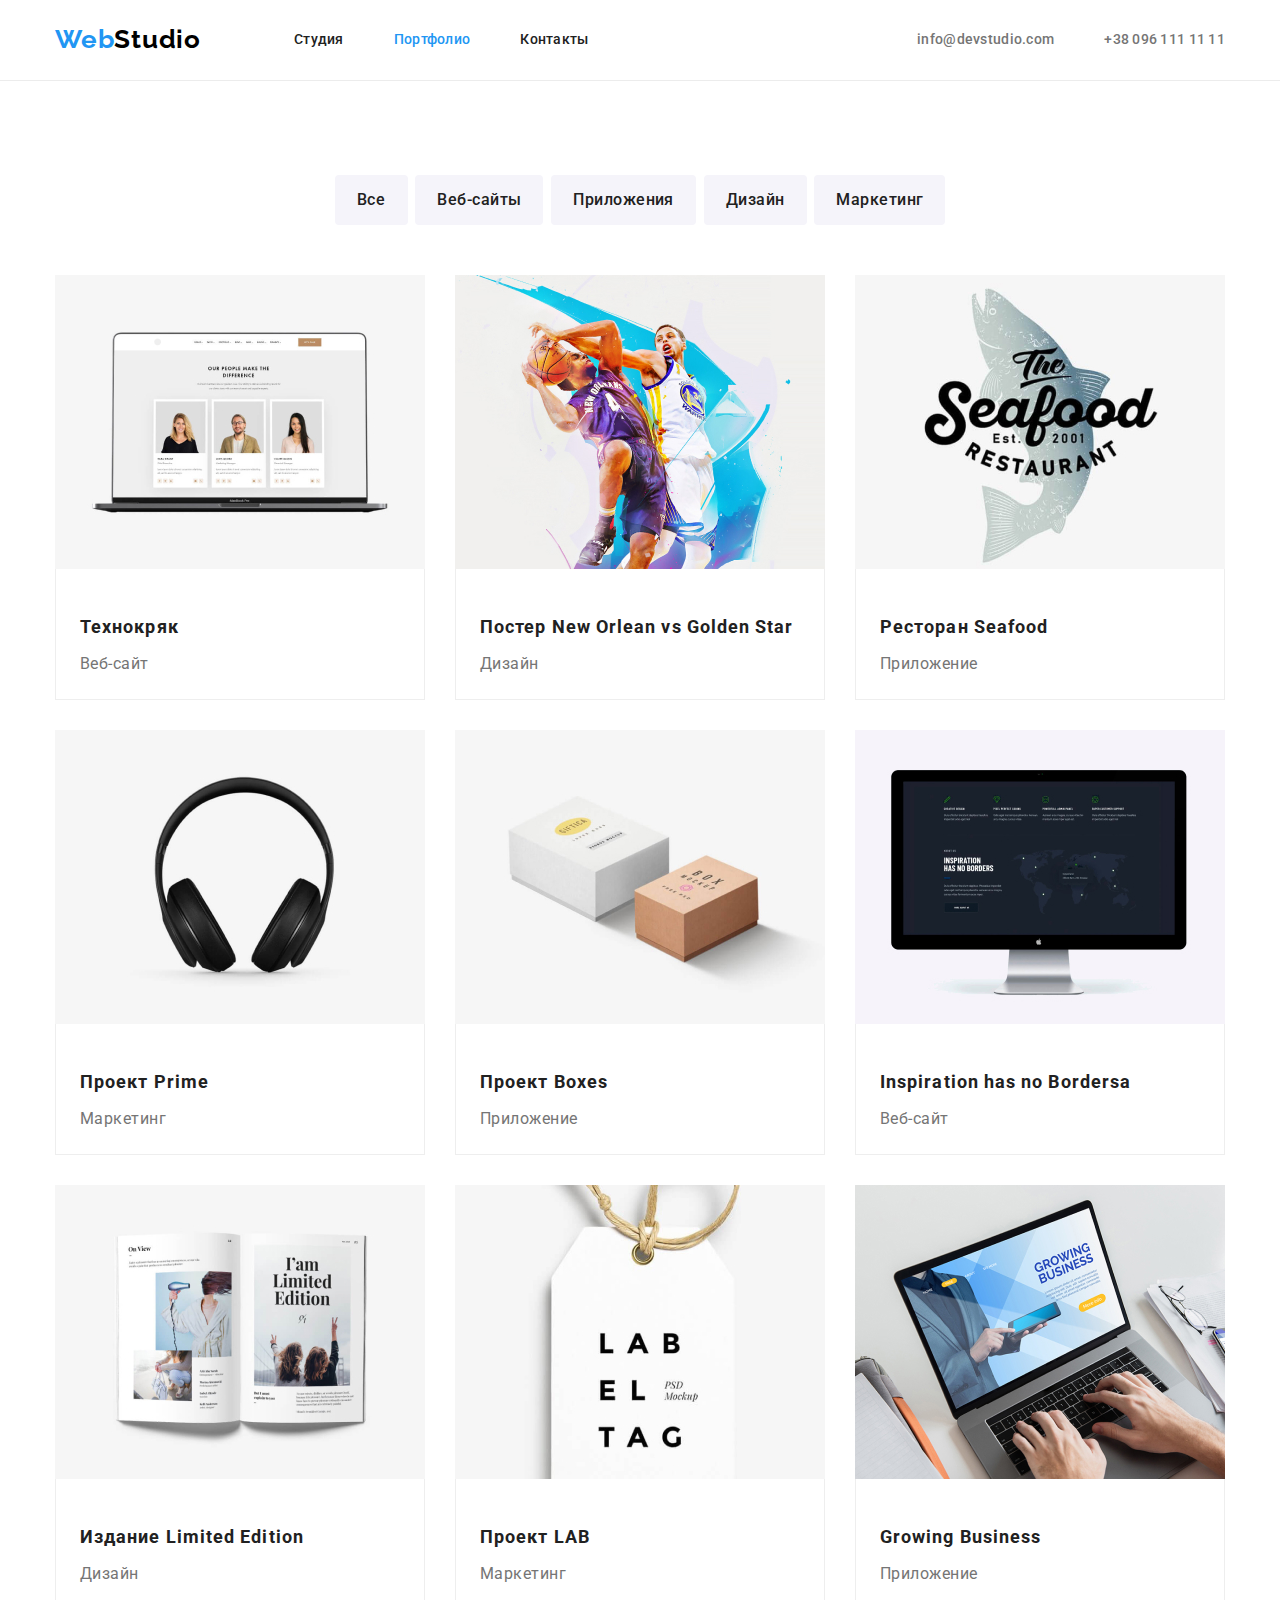
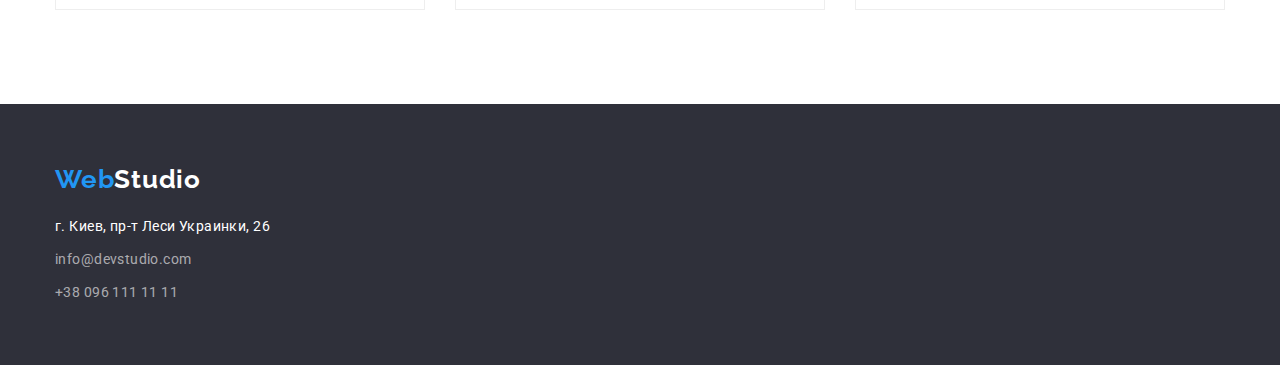
==== portfolio.html @ e0f99a3e "1st initial commit" ====
<!DOCTYPE html>
<html lang="ru">
  <head>
    <meta charset="UTF-8" />
    <meta name="viewport" content="width=device-width, initial-scale=1.0" />
    <title>Портфолио</title>
    <link rel="stylesheet" href="https://cdnjs.cloudflare.com/ajax/libs/modern-normalize/1.0.0/modern-normalize.css" />
    <link
      href="https://fonts.googleapis.com/css2?family=Raleway:wght@700&family=Roboto:wght@400;500;700;900&display=swap"
      rel="stylesheet"
    />
    <link rel="stylesheet" href="./css/styles.css" />
  </head>

  <body>

    <!--HEADER-->

   <!--HEADER-->

    
    <header class="page-header">
      
      <div class="container">
   
         <nav class="navigation">
           <a class="logo link logo-light-theme" href="./index.html" aria-label="логотип Веб Студии">
             <span class="logo-web">Web</span><span class="logo-studio-dark">Studio</span>
           </a>
         </nav>
   
         <nav class="navigation">
   
           <ul class="navigation-list list">
             <li class="navigation-list-item">
               <a class="navigation-list-link link" href="./index.html">Студия</a>
             </li>
             <li class="navigation-list-item">
               <a class="navigation-list-link link link-current" href="./portfolio.html">Портфолио</a>
             </li>
             <li class="navigation-list-item">
               <a class="navigation-list-link link" href="">Контакты</a>
             </li>
           </ul>
   
         </nav>
       
         <address class="address">
   
           <ul class="address-list list">
             <li class="address-list-item">
               <a class="address-list-link link address-light-theme" href="mailto:info@devstudio.com">info@devstudio.com</a>
             </li>
             <li class="address-list-item">
               <a class="address-list-link link address-light-theme" href="tel:+380961111111">+38 096 111 11 11</a>
             </li>
           </ul>
         </address>
       </div>
   
       </header>

    <main>

      <!--PORTFOLIO-->

      <section class="portfolio">

        <h2 hidden>Галлерея работ</h2>

        <div class="work-gallery">

          <div class="filter">

            <ul class="filter-list list"> 
              <li> <button class="filter-button" type="button">Все</button></li>
              <li><button class="filter-button" type="button">Веб-сайты</button></li>
              <li><button class="filter-button" type="button">Приложения</button></li>
              <li><button class="filter-button" type="button">Дизайн</button></li>
              <li><button class="filter-button" type="button">Маркетинг</button></li>
            </ul>

          </div>
  
          <ul class="work-list list container">
  
              <li class="work-list-item">
                
                <img class="work-photo" src="./images/work-samples/site.jpg" alt="страница вебсайта на мониторе лаптопа" width="370" height="294" />
                <div class="work-card">  
                  <h3 class="work-name">Технокряк</h3>
                  <p class="work-type">Веб-сайт</p>
                </div>
              </li>
  
              <li class="work-list-item">
                <img class="work-photo" src="./images/work-samples/basketball.jpg" alt="двое мужчин играют в баскетбол" width="370" height="294" />
                <div class="work-card">
                  <h3 class="work-name">Постер <span lang="en">New Orlean vs Golden Star</span></h3>
                  <p class="work-type">Дизайн</p>
                </div>
              </li>
  
              <li class="work-list-item">
                <img class="work-photo" src="./images/work-samples/restaurant-logo.jpg" alt="логотип ресторана Seafood" width="370" height="294" />
                <div class="work-card">
                  <h3 class="work-name">Ресторан <span lang="en">Seafood</span></h3>
                  <p class="work-type">Приложение</p>
                </div>
              </li>
  
              <li class="work-list-item">
                <img class="work-photo" src="./images/work-samples/headphones.jpg" alt="черные наушники накладные" width="370" height="294" />
                <div class="work-card">
                  <h3 class="work-name">Проект <span lang="en">Prime</span></h3>
                  <p class="work-type">Маркетинг</p>
                </div>
              </li>
  
              <li class="work-list-item">
                
                <img class="work-photo" src="./images/work-samples/boxes.jpg" alt="две картонные коробки на светлом фоне" width="370" height="294" />
                <div class="work-card">  
                  <h3 class="work-name">Проект <span lang="en">Boxes</span></h3>
                  <p class="work-type">Приложение</p>
                </div>
  
              </li>
              <li class="work-list-item">
                
                <img class="work-photo" src="./images/work-samples/monitor.jpg" alt="вебсайт на экране монитора моноблока" width="370" height="294" />
                <div class="work-card">  
                  <h3 lang="en" class="work-name">Inspiration has no Bordersа</h3>
                  <p class="work-type">Веб-сайт</p>
                </div>
  
              </li>
              <li class="work-list-item">
                
                <img class="work-photo" src="./images/work-samples/book.jpg" alt="журнал Limited Edition" width="370" height="294" />
                <div class="work-card">  
                  <h3 class="work-name">Издание <span lang="en">Limited Edition</span></h3>
                  <p class="work-type">Дизайн</p>
                </div>
              </li>
  
              <li class="work-list-item">
                
                <img class="work-photo" src="./images/work-samples/label.jpg" alt="белая бирка с веревочкой" width="370" height="294" />
                <div class="work-card">  
                  <h3 class="work-name">Проект <span lang="en">LAB</span></h3>
                  <p class="work-type">Маркетинг</p>
                </div>
              </li>
  
              <li class="work-list-item">
                
                <img class="work-photo" src="./images/work-samples/laptop.jpg" alt="разрабатывает приложение на лаптопе" width="370" height="294" />
                <div class="work-card">  
                  <h3 lang="en" class="work-name">Growing Business</h3>
                  <p class="work-type">Приложение</p>
                </div>
              </li>
  
          </ul>
        </div>
        
      </section>

    </main>

    <!--FOOTER-->

    <footer class="footer">
      
      <section class="footer-container container">

        <h2 hidden>Adress</h2>

        <div class="footer-nav">

          <nav class="navigation">

            <a class="logo link" href="./index.html" aria-label="логотип Веб Студии"
              ><span class="logo-web">Web</span><span class="logo-studio-light">Studio</span></a
            >

          </nav>

          <address class="address">

            <ul class="address-list list">
              <li class="address-list-item">
                <a class="address-list-link link location" href="https://goo.gl/maps/hSvquqhqqcb26WJL9" target="_blank"
                  >г. Киев, пр-т Леси Украинки, 26</a
                >
              </li>
              <li class="address-list-item">
                <a class="address-list-link link address-dark-theme href="mailto:info@devstudio.com">info@devstudio.com</a>
              </li>
              <li class="address-list-item">
                <a class="address-list-link link address-dark-theme" href="tel:+380961111111">+38 096 111 11 11</a>
              </li>
            </ul>

          </address>

        </div>

      </section>
    </footer>
  </body>
</html>
---- css/styles.css ----
:root {
  --main-font: "Roboto", sans-serif;
  --secondary-font: "Raleway", sans-serif;
  --secondary-text-color: #212121;
  --main-text-color: #757575;
  --dark-theme-color: #ffffff;
  --dark-theme-secondary-color: rgba(255, 255, 255, 0.6);
  --dark-logo-color: #000000;
  --accent-color: #2196f3;
}

*,
*::before,
*::after {
  padding: 0;
  margin: 0;
}

img {
  display: block;
}

body {
  font-family: var(--main-font);
  font-style: normal;
  color: var(--main-text-color);
}

/* ============ COMPONENTS ============ */

.list {
  list-style: none;
  padding: 0px;
  margin: 0px;
  list-style: none;
}

.link {
  text-decoration: none;
}

.container {
  width: 1200px;
  padding-left: 15px;
  padding-right: 15px;
  margin-left: auto;
  margin-right: auto;
}

.logo {
  font-family: var(--secondary-font);
  font-style: normal;
  font-weight: 700;
  font-size: 26px;
  line-height: 1.192;
  letter-spacing: 0.03em;
}

.logo-web {
  color: var(--accent-color);
}

.address {
  font-family: var(--main-font);
  font-style: normal;
  font-size: 14px;
}

.modal-button {
  font-family: var(--main-font);
  font-weight: 700;
  font-size: 16px;
  line-height: 1.875;
  text-align: center;
  letter-spacing: 0.06em;
  color: var(--dark-theme-color);
  background-color: var(--accent-color);
  border-style: none;

  min-width: 200px;
  height: 50px;
  border-radius: 4px;
  margin-top: 30px;
}

.title {
  font-weight: 700;
  font-size: 36px;
  line-height: 1.167;
  text-align: center;
  letter-spacing: 0.03em;
  color: var(--secondary-text-color);
}

h1,
h2,
h3 {
  margin: 0px;
}

/* ============ END COMPONENTS ============ */

/* ============ HEADER ============ */

.page-header {
  border-bottom: 1px solid #ececec;
  padding-top: 24px;
  padding-bottom: 25px;
}

.page-header .container {
  display: flex;
  align-items: center;
  justify-content: center;
}

.page-header .navigation-list {
  display: flex;
  margin-left: 93px;
}

.page-header .navigation-list-item + .navigation-list-item {
  margin-left: 50px;
}

.logo-studio-dark {
  color: var(--dark-logo-color);
}

.navigation-list-link {
  display: block;
  color: var(--secondary-text-color);
  font-weight: 500;
  font-size: 14px;
  line-height: 1.143;
  letter-spacing: 0.02em;

  cursor: pointer;
}

.navigation-list-link:hover,
.navigation-list-link:focus,
.address-list-link:hover,
.address-list-link:focus {
  color: var(--accent-color);
}

.address-light-theme {
  font-weight: 500;
  line-height: 1.143;
  letter-spacing: 0.02em;
  color: var(--main-text-color);
}

.page-header .address {
  display: flex;
  margin-left: auto;
}

.page-header .address-list {
  display: flex;
}

.page-header .address-list-item + .address-list-item {
  margin-left: 50px;
}

.address-list-link {
  display: block;
}

.link-current {
  color: var(--accent-color);
}

/* ============ END HEADER ============ */

/* ============ HERO ============ */

.hero {
  padding-top: 200px;
  padding-bottom: 200px;
  background-color: #2f303a;
  text-align: center;
}

.hero-title {
  width: 696px;
  font-family: var(--main-font);
  font-style: normal;
  font-weight: 900;
  font-size: 44px;
  line-height: 1.364;
  letter-spacing: 0.06em;
  text-transform: uppercase;
  color: var(--dark-theme-color);
  margin: 0 auto;
}

/* ============ END HERO ============ */

/* ============ ADVANTAGES ============ */

.advantages {
  padding-top: 94px;
  padding-bottom: 94px;
}

.advantages-list-title {
  font-weight: 700;
  font-size: 14px;
  line-height: 1.143;
  letter-spacing: 0.03em;
  text-transform: uppercase;
  color: var(--secondary-text-color);
}

.advantages-list-description {
  font-weight: 400;
  font-size: 14px;
  line-height: 1.714;
  letter-spacing: 0.03em;
}

.advantages .container {
  display: flex;
  justify-content: space-between;
}

.advantages-list-item {
  width: 270px;
}

/* ============ END ADVANTAGES ============ */

/* ============ WORKS GALLERY ============ */

.gallery {
  padding-bottom: 94px;
}

.gallery .title {
}

.gallery .container {
  display: flex;
  justify-content: space-between;
  margin-top: 50px;
}

/* ============ END WORKS GALLERY ============ */

/* ============ TEAM ============ */

.staff {
  background-color: #f5f4fa;
  padding-top: 94px;
  padding-bottom: 94px;
}

.staff .container {
  display: flex;
  justify-content: space-between;
  margin-top: 50px;
}

.staff-name {
  font-weight: 500;
  font-size: 16px;
  line-height: 1.188;
  letter-spacing: 0.03em;
  color: var(--secondary-text-color);
  margin-top: 30px;
}

.staff-proffession {
  font-weight: 400;
  font-size: 16px;
  line-height: 1.188;
  letter-spacing: 0.03em;
  margin-top: 10px;
}

.staff-list-item {
  text-align: center;
  padding-bottom: 30px;
  background-color: var(--dark-theme-color);
  box-shadow: 0px 1px 3px rgba(0, 0, 0, 0.12), 0px 1px 1px rgba(0, 0, 0, 0.14), 0px 2px 1px rgba(0, 0, 0, 0.2);
}

/* ============ END TEAM ============ */

/* ============ FOOTER ============ */

.footer {
  padding-top: 60px;
  padding-bottom: 60px;
  background-color: #2f303a;
}

.logo-studio-light {
  color: var(--dark-theme-color);
}

.location {
  font-weight: 400;
  font-size: 14px;
  line-height: 1.714;
  letter-spacing: 0.03em;
  color: var(--dark-theme-color);
}

.address-dark-theme {
  font-weight: 400;
  line-height: 1.714;
  letter-spacing: 0.03em;
  color: var(--dark-theme-secondary-color);
}

.footer .address {
  margin-top: 20px;
}

.footer .address-list-item:not(:first-child) {
  margin-top: 9px;
}

/* ============ END FOOTER ============ */

/* ============ PORTFOLIO PAGE ============ */

.portfolio {
  padding-top: 94px;
  padding-bottom: 94px;
}

.filter-list {
  width: 611px;
  display: flex;
  justify-content: space-between;
  margin-left: auto;
  margin-right: auto;
}

.filter-button {
  font-weight: 500;
  font-size: 16px;
  line-height: 1.625;
  text-align: center;
  letter-spacing: 0.03em;
  color: var(--secondary-text-color);

  background-color: #f5f4fa;
  border-style: none;
  min-width: 73px;
  height: 50px;
  padding: 6px 22px;
  border-radius: 4px;

  cursor: pointer;
}

.filter-button:hover {
  color: var(--dark-theme-color);
  background-color: var(--accent-color);
  box-shadow: 0px 3px 1px rgba(0, 0, 0, 0.1), 0px 1px 2px rgba(0, 0, 0, 0.08), 0px 2px 2px rgba(0, 0, 0, 0.12);
}

.work-gallery .container {
  display: flex;
  flex-wrap: wrap;
  margin-top: 50px;
}

.work-list-item {
  width: calc((100% - 60px) / 3);
  margin-right: 30px;
  margin-bottom: 30px;
}

.work-list-item:nth-last-child(-n + 3) {
  margin-bottom: 0px;
}

.work-list-item:nth-child(3n) {
  margin-right: 0px;
}

.work-name {
  font-weight: 700;
  font-size: 18px;
  line-height: 2;
  letter-spacing: 0.06em;
  color: var(--secondary-text-color);
  margin-top: 20px;
}

.work-type {
  font-weight: 400;
  font-size: 16px;
  line-height: 1.875;
  letter-spacing: 0.03em;
  margin-top: 4px;
}

.work-card {
  padding-top: 20px;
  padding-bottom: 20px;
  padding-right: 24px;
  padding-left: 24px;
  border-top: 0;
  border-right: 1px;
  border-left: 1px;
  border-bottom: 1px;
  border-style: solid;
  border-color: #eeeeee;
}

/* ============ END PORTFOLIO PAGE ============ */
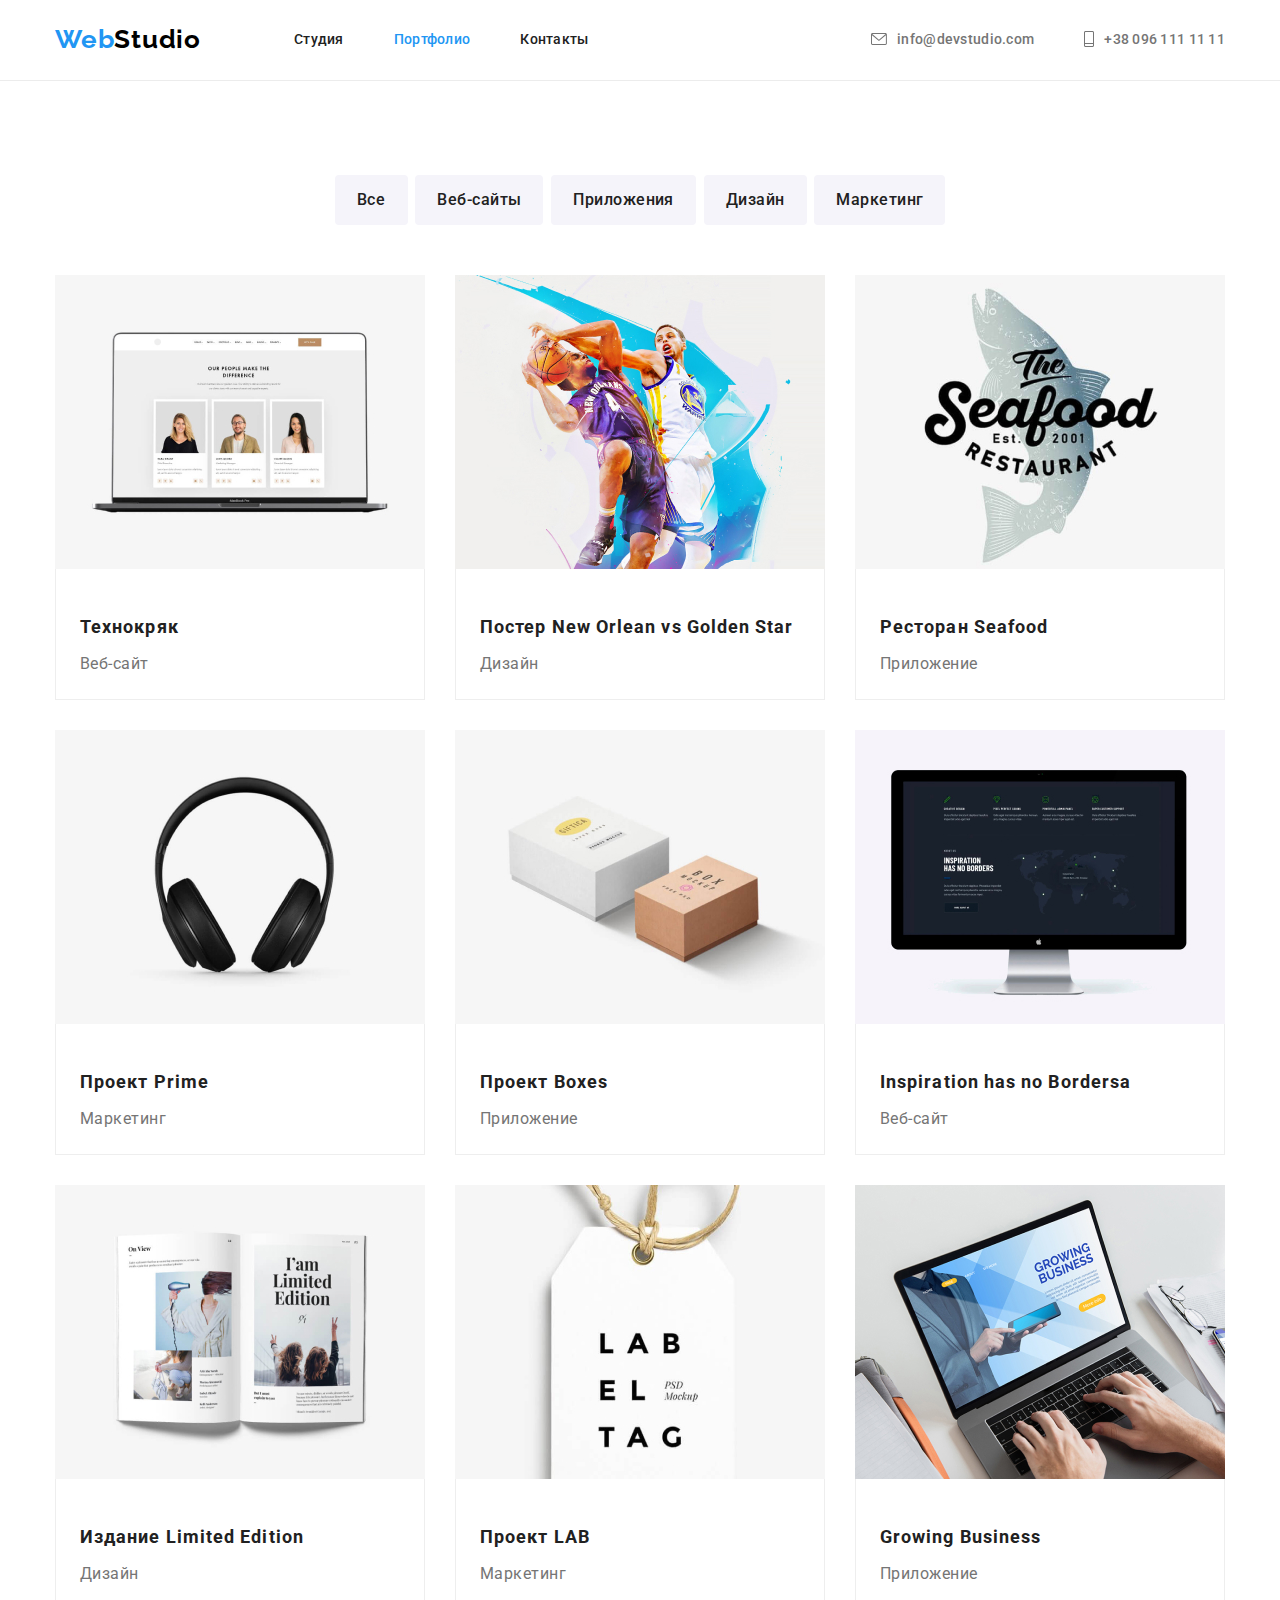
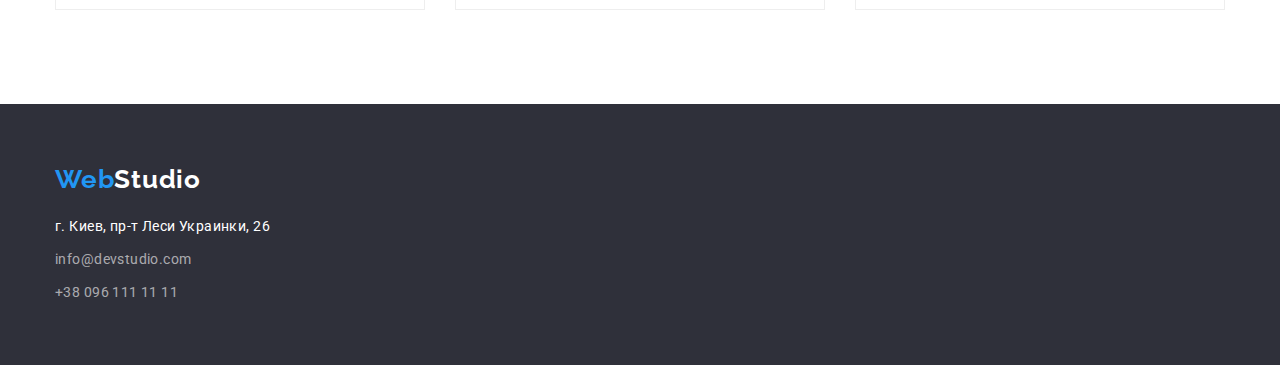
==== commit 214aee44: "adds social icons" ====
--- a/portfolio.html
+++ b/portfolio.html
@@ -29,36 +29,48 @@
            </a>
          </nav>
    
-         <nav class="navigation">
-   
-           <ul class="navigation-list list">
-             <li class="navigation-list-item">
-               <a class="navigation-list-link link" href="./index.html">Студия</a>
-             </li>
-             <li class="navigation-list-item">
-               <a class="navigation-list-link link link-current" href="./portfolio.html">Портфолио</a>
-             </li>
-             <li class="navigation-list-item">
-               <a class="navigation-list-link link" href="">Контакты</a>
-             </li>
-           </ul>
-   
-         </nav>
+        <nav class="navigation">
+   
+          <ul class="navigation-list list">
+
+            <li class="navigation-list-item">
+              <a class="navigation-list-link link" href="./index.html">Студия</a>
+            </li>
+
+            <li class="navigation-list-item">
+              <a class="navigation-list-link link link-current" href="./portfolio.html">Портфолио</a>
+            </li>
+
+            <li class="navigation-list-item">
+              <a class="navigation-list-link link" href="">Контакты</a>
+            </li>
+
+          </ul>
+   
+        </nav>
        
-         <address class="address">
-   
-           <ul class="address-list list">
-             <li class="address-list-item">
-               <a class="address-list-link link address-light-theme" href="mailto:info@devstudio.com">info@devstudio.com</a>
-             </li>
-             <li class="address-list-item">
-               <a class="address-list-link link address-light-theme" href="tel:+380961111111">+38 096 111 11 11</a>
-             </li>
-           </ul>
-         </address>
-       </div>
-   
-       </header>
+        <address class="address">
+   
+          <ul class="address-list list">
+           <li class="address-list-item">
+              <a class="address-list-link link address-light-theme" href="mailto:info@devstudio.com">
+                <svg class="contacts-icon mail-icon">
+                  <use href="./images/symbol-defs.svg#icon-mail" ></use>
+                </svg> info@devstudio.com
+              </a>
+            </li>
+            <li class="address-list-item">
+              <a class="address-list-link link address-light-theme" href="tel:+380961111111">
+                <svg class="contacts-icon phone-icon">
+                  <use href="./images/symbol-defs.svg#icon-phone" ></use>
+                </svg> +38 096 111 11 11
+              </a>
+            </li>
+          </ul>
+        </address>
+      </div>
+   
+    </header>
 
     <main>
 
@@ -73,11 +85,21 @@
           <div class="filter">
 
             <ul class="filter-list list"> 
-              <li> <button class="filter-button" type="button">Все</button></li>
-              <li><button class="filter-button" type="button">Веб-сайты</button></li>
-              <li><button class="filter-button" type="button">Приложения</button></li>
-              <li><button class="filter-button" type="button">Дизайн</button></li>
-              <li><button class="filter-button" type="button">Маркетинг</button></li>
+              <li>
+                <button class="filter-button" type="button">Все</button>
+              </li>
+              <li>
+                <button class="filter-button" type="button">Веб-сайты</button>
+              </li>
+              <li>
+                <button class="filter-button" type="button">Приложения</button>
+              </li>
+              <li>
+                <button class="filter-button" type="button">Дизайн</button>
+              </li>
+              <li>
+                <button class="filter-button" type="button">Маркетинг</button>
+              </li>
             </ul>
 
           </div>
--- a/css/styles.css
+++ b/css/styles.css
@@ -7,6 +7,7 @@
   --dark-theme-secondary-color: rgba(255, 255, 255, 0.6);
   --dark-logo-color: #000000;
   --accent-color: #2196f3;
+  --social-icons-color: #afb1b8;
 }
 
 *,
@@ -37,6 +38,7 @@
 
 .link {
   text-decoration: none;
+  display: block;
 }
 
 .container {
@@ -166,11 +168,32 @@
 }
 
 .address-list-link {
-  display: block;
+  display: flex;
+  align-items: center;
 }
 
 .link-current {
   color: var(--accent-color);
+}
+
+.contacts-icon {
+  margin-right: 10px;
+  fill: var(--main-text-color);
+}
+
+.phone-icon {
+  width: 10px;
+  height: 16px;
+}
+
+.mail-icon {
+  width: 16px;
+  height: 12px;
+}
+
+.contacts-icon:hover,
+.contacts-icon:focus {
+  fill: var(--accent-color);
 }
 
 /* ============ END HEADER ============ */
@@ -182,6 +205,11 @@
   padding-bottom: 200px;
   background-color: #2f303a;
   text-align: center;
+
+  background-image: linear-gradient(rgba(47, 48, 58, 0.4), rgba(47, 48, 58, 0.4)), url("../images/Img.jpg");
+  background-repeat: no-repeat;
+  background-size: cover;
+  background-position: center;
 }
 
 .hero-title {
@@ -231,6 +259,35 @@
   width: 270px;
 }
 
+.advantages-list-title::before {
+  content: "";
+  display: block;
+
+  width: 270px;
+  height: 120px;
+  margin-bottom: 30px;
+
+  border-radius: 4px;
+  background-repeat: no-repeat;
+  background-position: center;
+}
+
+.details::before {
+  background-image: url("../images/Advantages/antenna.svg"), linear-gradient(#f5f4fa, #f5f4fa);
+}
+
+.punctuality::before {
+  background-image: url("../images/Advantages/clock.svg"), linear-gradient(#f5f4fa, #f5f4fa);
+}
+
+.planning::before {
+  background-image: url("../images/Advantages/diagram.svg"), linear-gradient(#f5f4fa, #f5f4fa);
+}
+
+.technologies::before {
+  background-image: url("../images/Advantages/astronaut.svg"), linear-gradient(#f5f4fa, #f5f4fa);
+}
+
 /* ============ END ADVANTAGES ============ */
 
 /* ============ WORKS GALLERY ============ */
@@ -279,6 +336,7 @@
   line-height: 1.188;
   letter-spacing: 0.03em;
   margin-top: 10px;
+  margin-bottom: 16px;
 }
 
 .staff-list-item {
@@ -286,6 +344,43 @@
   padding-bottom: 30px;
   background-color: var(--dark-theme-color);
   box-shadow: 0px 1px 3px rgba(0, 0, 0, 0.12), 0px 1px 1px rgba(0, 0, 0, 0.14), 0px 2px 1px rgba(0, 0, 0, 0.2);
+}
+
+.social-media {
+  width: 206px;
+  height: 44px;
+  display: flex;
+  justify-content: space-between;
+  align-items: center;
+
+  margin: 0 auto;
+}
+
+.social-media-icons {
+  margin-top: 12px;
+  width: 20px;
+  height: 20px;
+  fill: var(--social-icons-color);
+}
+
+.social-media-icons:hover,
+.social-media-icons:focus {
+  fill: var(--dark-theme-color);
+}
+
+.social-media-link {
+  width: 44px;
+  height: 44px;
+  border-radius: 50%;
+  margin: 0auto;
+}
+
+.social-media-link:hover,
+.social-media-link:focus {
+  width: 44px;
+  height: 44px;
+  background-color: var(--accent-color);
+  border-radius: 50%;
 }
 
 /* ============ END TEAM ============ */
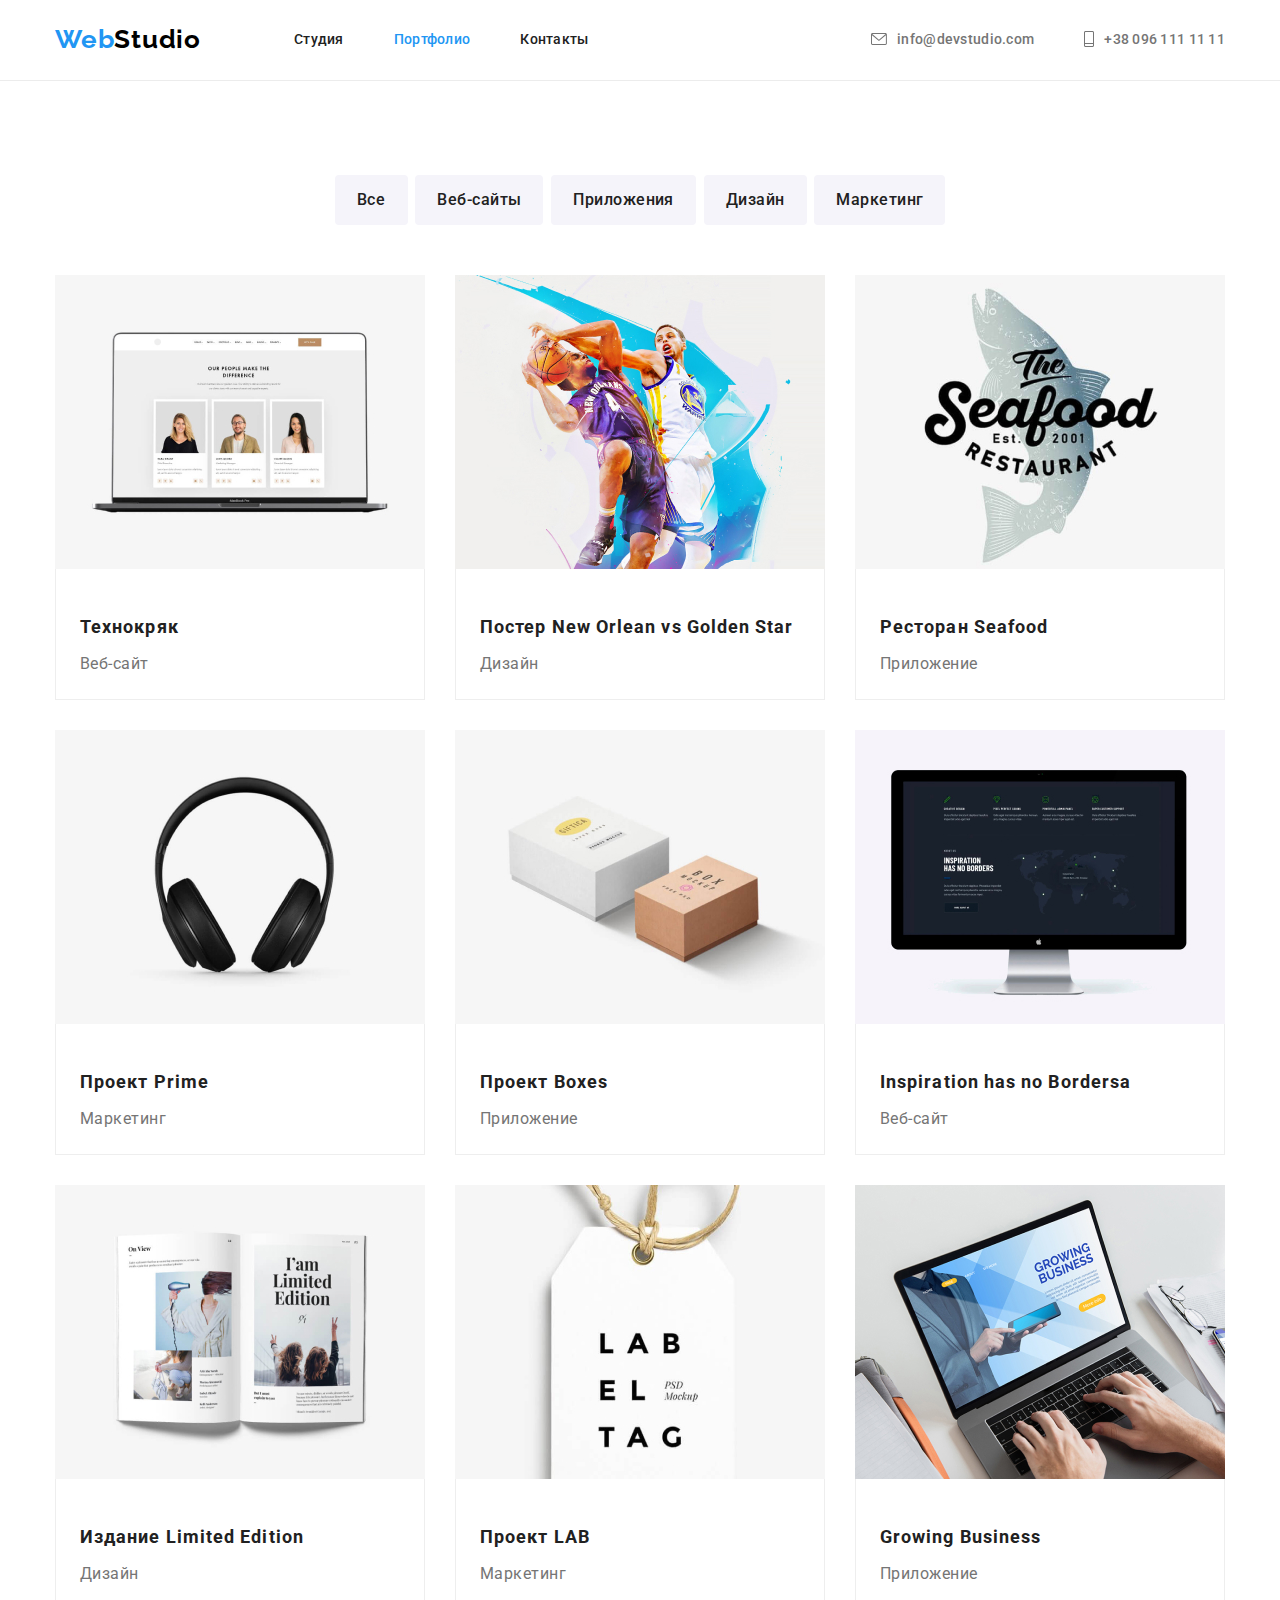
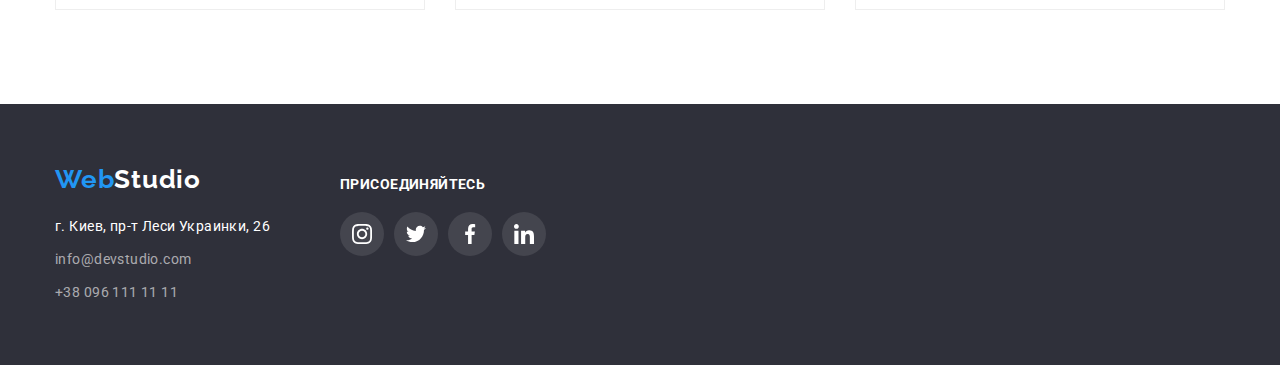
==== commit 65971eae: "Update portfolio.html" ====
--- a/portfolio.html
+++ b/portfolio.html
@@ -195,11 +195,13 @@
 
     <footer class="footer">
       
-      <section class="footer-container container">
+      <section class="footer-container ">
 
         <h2 hidden>Adress</h2>
 
-        <div class="footer-nav">
+        <div class="container">
+
+          <div class="footer-nav">
 
           <nav class="navigation">
 
@@ -227,7 +229,48 @@
 
           </address>
 
-        </div>
+          </div>
+
+          <div class="social">
+
+           <h2 class="title"> ПРИСОЕДИНЯЙТЕСЬ</h2>
+
+           <ul class="social-media list">
+            <li class="social-media-item">
+              <a class="social-media-link link" href="">
+               <svg class="social-media-icons insta">
+                <use href="./images/symbol-defs.svg#icon-instagram"></use>
+               </svg>
+              </a>
+            </li>
+            <li class="social-media-item">
+              <a class="social-media-link link" href="">
+                <svg class="social-media-icons twitter">
+                  <use href="./images/symbol-defs.svg#icon-twitter"></use>
+                 </svg>
+              </a>
+            </li>
+            <li class="social-media-item">
+              <a class="social-media-link link" href="">
+                <svg class="social-media-icons fb">
+                  <use href="./images/symbol-defs.svg#icon-facebook"></use>
+                 </svg>
+              </a>
+            </li>
+            <li class="social-media-item">
+              <a class="social-media-link link" href="">
+                <svg class="social-media-icons linkedin">
+                  <use href="./images/symbol-defs.svg#icon-linkedin"></use>
+                 </svg>
+              </a>
+            </li>
+          </ul>
+        </li>
+
+      </ul>
+
+          </div> 
+       </div>
 
       </section>
     </footer>
--- a/css/styles.css
+++ b/css/styles.css
@@ -7,7 +7,7 @@
   --dark-theme-secondary-color: rgba(255, 255, 255, 0.6);
   --dark-logo-color: #000000;
   --accent-color: #2196f3;
-  --social-icons-color: #afb1b8;
+  --icons-color: #afb1b8;
 }
 
 *,
@@ -178,7 +178,7 @@
 
 .contacts-icon {
   margin-right: 10px;
-  fill: var(--main-text-color);
+  fill: currentColor;
 }
 
 .phone-icon {
@@ -189,11 +189,6 @@
 .mail-icon {
   width: 16px;
   height: 12px;
-}
-
-.contacts-icon:hover,
-.contacts-icon:focus {
-  fill: var(--accent-color);
 }
 
 /* ============ END HEADER ============ */
@@ -357,22 +352,20 @@
 }
 
 .social-media-icons {
-  margin-top: 12px;
   width: 20px;
   height: 20px;
-  fill: var(--social-icons-color);
-}
-
-.social-media-icons:hover,
-.social-media-icons:focus {
-  fill: var(--dark-theme-color);
+  fill: currentColor;
 }
 
 .social-media-link {
+  display: flex;
+  align-items: center;
+  justify-content: center;
   width: 44px;
   height: 44px;
   border-radius: 50%;
   margin: 0auto;
+  color: var(--icons-color);
 }
 
 .social-media-link:hover,
@@ -380,10 +373,78 @@
   width: 44px;
   height: 44px;
   background-color: var(--accent-color);
-  border-radius: 50%;
+  color: var(--dark-theme-color);
 }
 
 /* ============ END TEAM ============ */
+
+/* ============ CLIENTS ============ */
+
+.clients {
+  padding-top: 94px;
+  padding-bottom: 94px;
+}
+
+.clients-list {
+  display: flex;
+  align-items: center;
+  justify-content: space-between;
+  margin: 0 auto;
+  margin-top: 50px;
+}
+
+.logo-1 {
+  width: 44px;
+  height: 49px;
+}
+
+.logo-2 {
+  width: 40px;
+  height: 52px;
+}
+
+.logo-3 {
+  width: 41px;
+  height: 43px;
+}
+
+.logo-4 {
+  width: 80px;
+  height: 42px;
+}
+
+.logo-5 {
+  width: 59px;
+  height: 47px;
+}
+
+.logo-6 {
+  width: 88px;
+  height: 45px;
+}
+
+.clients-list-link {
+  display: flex;
+  align-items: center;
+  justify-content: center;
+  width: 170px;
+  height: 90px;
+  border: 1px solid var(--icons-color);
+  color: var(--icons-color);
+  border-radius: 4px;
+}
+
+.clients-list-link:hover,
+.clients-list-link:focus {
+  border: 1px solid var(--accent-color);
+  color: var(--accent-color);
+}
+
+.clients-logo {
+  fill: currentColor;
+}
+
+/* ============ END CLIENTS ============ */
 
 /* ============ FOOTER ============ */
 
@@ -393,6 +454,10 @@
   background-color: #2f303a;
 }
 
+.footer .container {
+  display: flex;
+}
+
 .logo-studio-light {
   color: var(--dark-theme-color);
 }
@@ -418,6 +483,47 @@
 
 .footer .address-list-item:not(:first-child) {
   margin-top: 9px;
+}
+
+.footer .title {
+  font-family: "Roboto", sans-serif;
+  font-weight: 700;
+  font-size: 14px;
+  line-height: 1.142;
+  letter-spacing: 0.03em;
+  color: var(--dark-theme-color);
+  text-align: start;
+}
+
+.social {
+  padding-top: 12px;
+  margin-left: 70px;
+}
+
+.footer .social-media {
+  width: 100%;
+  height: 44px;
+  margin-top: 20px;
+}
+
+.footer .social-media-link {
+  width: 44px;
+  height: 44px;
+  border-radius: 50%;
+  background-color: rgba(255, 255, 255, 0.1);
+}
+
+.footer .social-media-item + .social-media-item {
+  margin-left: 10px;
+}
+
+.footer .social-media-link:hover,
+.footer .social-media-link:focus {
+  background-color: var(--accent-color);
+}
+
+.footer .social-media-icons {
+  fill: var(--dark-theme-color);
 }
 
 /* ============ END FOOTER ============ */
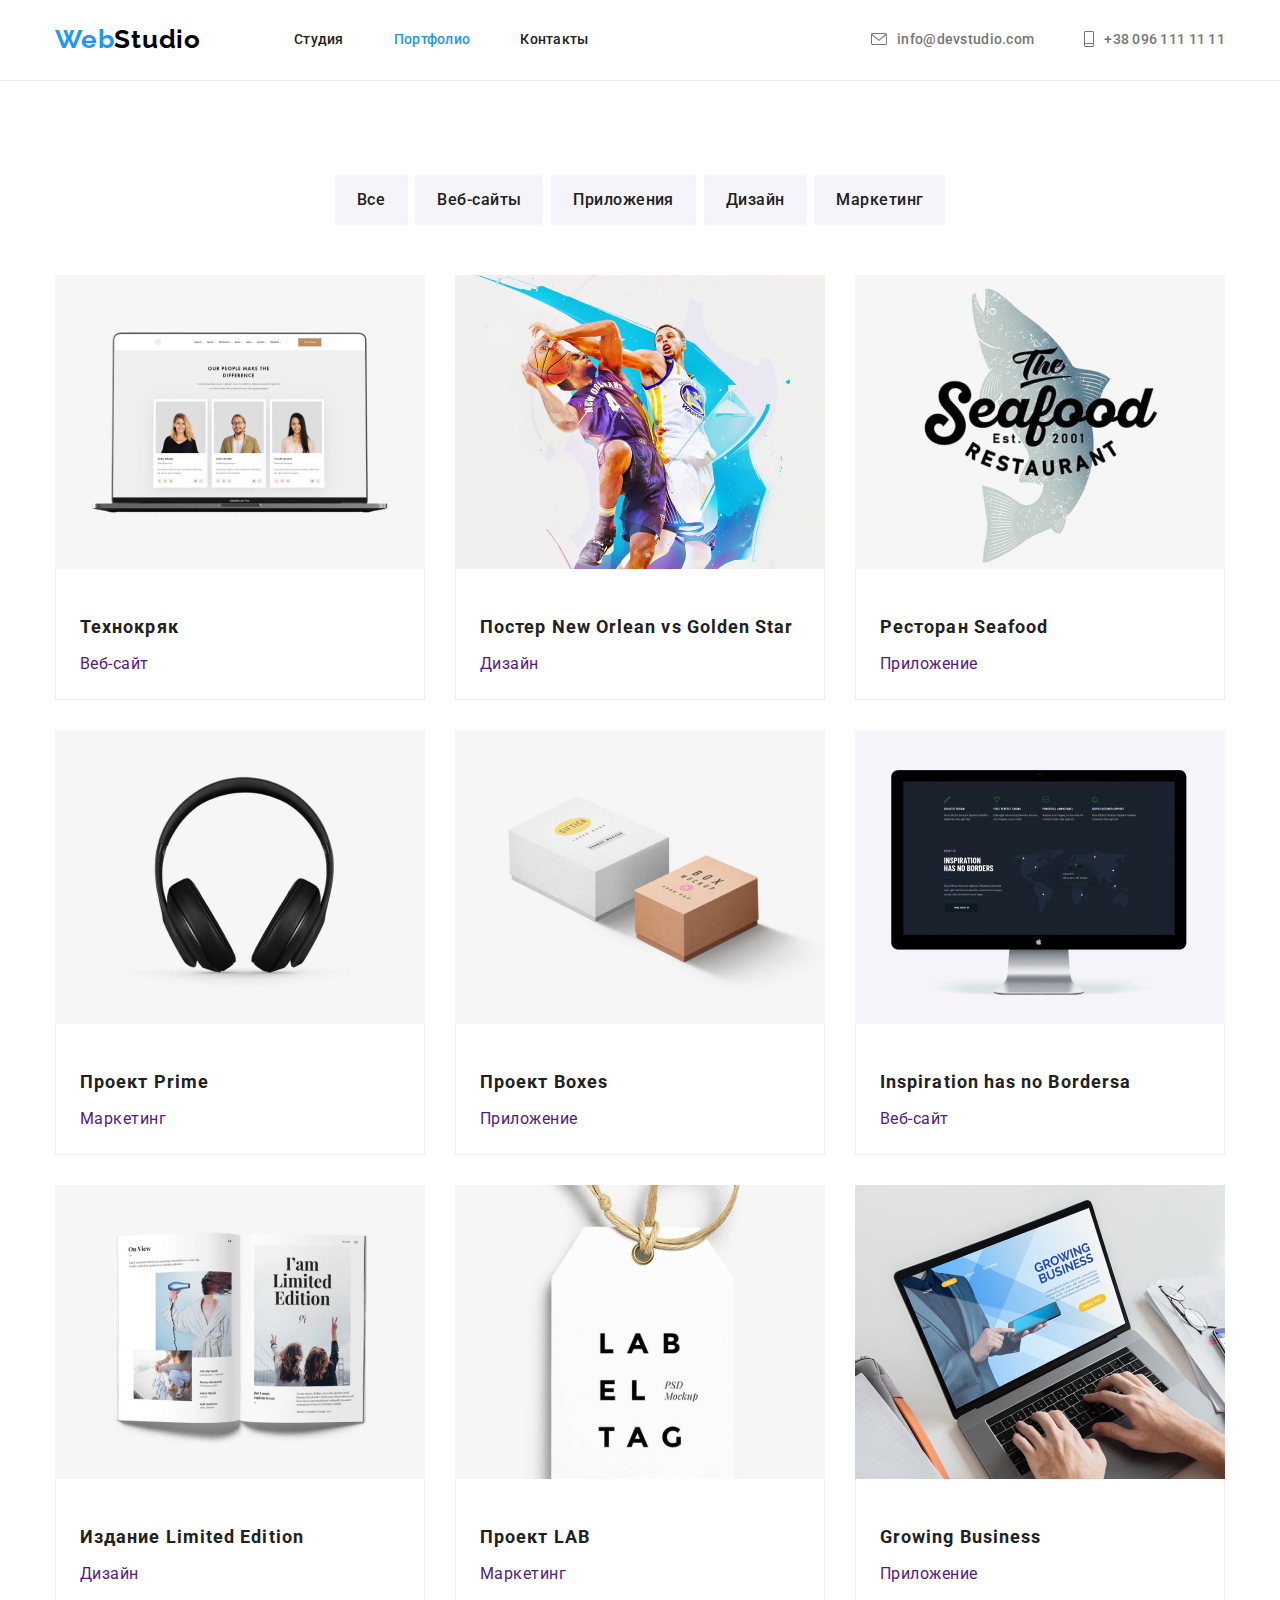
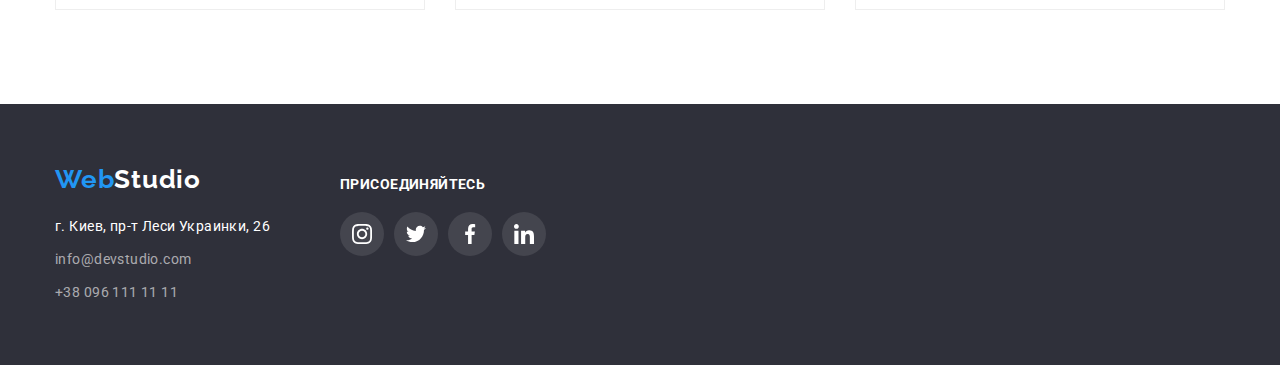
==== commit ef0da9b4: "adds hover on portfolio" ====
--- a/portfolio.html
+++ b/portfolio.html
@@ -107,81 +107,103 @@
           <ul class="work-list list container">
   
               <li class="work-list-item">
-                
-                <img class="work-photo" src="./images/work-samples/site.jpg" alt="страница вебсайта на мониторе лаптопа" width="370" height="294" />
-                <div class="work-card">  
-                  <h3 class="work-name">Технокряк</h3>
+
+                <a class="link work-list-link" href="">
+                 <img class="work-photo" src="./images/work-samples/site.jpg" alt="страница вебсайта на мониторе лаптопа" width="370" height="294" />
+                 <div class="work-card">  
+                   <h3 class="work-name">Технокряк</h3>
                   <p class="work-type">Веб-сайт</p>
-                </div>
-              </li>
-  
-              <li class="work-list-item">
-                <img class="work-photo" src="./images/work-samples/basketball.jpg" alt="двое мужчин играют в баскетбол" width="370" height="294" />
-                <div class="work-card">
-                  <h3 class="work-name">Постер <span lang="en">New Orlean vs Golden Star</span></h3>
-                  <p class="work-type">Дизайн</p>
-                </div>
-              </li>
-  
-              <li class="work-list-item">
-                <img class="work-photo" src="./images/work-samples/restaurant-logo.jpg" alt="логотип ресторана Seafood" width="370" height="294" />
-                <div class="work-card">
-                  <h3 class="work-name">Ресторан <span lang="en">Seafood</span></h3>
-                  <p class="work-type">Приложение</p>
-                </div>
-              </li>
-  
-              <li class="work-list-item">
-                <img class="work-photo" src="./images/work-samples/headphones.jpg" alt="черные наушники накладные" width="370" height="294" />
-                <div class="work-card">
-                  <h3 class="work-name">Проект <span lang="en">Prime</span></h3>
-                  <p class="work-type">Маркетинг</p>
-                </div>
-              </li>
-  
-              <li class="work-list-item">
-                
-                <img class="work-photo" src="./images/work-samples/boxes.jpg" alt="две картонные коробки на светлом фоне" width="370" height="294" />
-                <div class="work-card">  
-                  <h3 class="work-name">Проект <span lang="en">Boxes</span></h3>
-                  <p class="work-type">Приложение</p>
-                </div>
-  
-              </li>
-              <li class="work-list-item">
-                
-                <img class="work-photo" src="./images/work-samples/monitor.jpg" alt="вебсайт на экране монитора моноблока" width="370" height="294" />
-                <div class="work-card">  
-                  <h3 lang="en" class="work-name">Inspiration has no Bordersа</h3>
-                  <p class="work-type">Веб-сайт</p>
-                </div>
-  
-              </li>
-              <li class="work-list-item">
-                
-                <img class="work-photo" src="./images/work-samples/book.jpg" alt="журнал Limited Edition" width="370" height="294" />
-                <div class="work-card">  
-                  <h3 class="work-name">Издание <span lang="en">Limited Edition</span></h3>
-                  <p class="work-type">Дизайн</p>
-                </div>
-              </li>
-  
-              <li class="work-list-item">
-                
-                <img class="work-photo" src="./images/work-samples/label.jpg" alt="белая бирка с веревочкой" width="370" height="294" />
-                <div class="work-card">  
-                  <h3 class="work-name">Проект <span lang="en">LAB</span></h3>
-                  <p class="work-type">Маркетинг</p>
-                </div>
-              </li>
-  
-              <li class="work-list-item">
-                
-                <img class="work-photo" src="./images/work-samples/laptop.jpg" alt="разрабатывает приложение на лаптопе" width="370" height="294" />
-                <div class="work-card">  
-                  <h3 lang="en" class="work-name">Growing Business</h3>
-                  <p class="work-type">Приложение</p>
-                </div>
+                 </div>
+                </a>
+              </li>
+            
+  
+              <li class="work-list-item">
+
+                <a class="link work-list-link" href="">
+                 <img class="work-photo" src="./images/work-samples/basketball.jpg" alt="двое мужчин играют в баскетбол" width="370" height="294" />
+                 <div class="work-card">
+                   <h3 class="work-name">Постер <span lang="en">New Orlean vs Golden Star</span></h3>
+                   <p class="work-type">Дизайн</p>
+                 </div>
+                </a>
+              </li>
+  
+              <li class="work-list-item">
+
+                <a class="link work-list-link" href="">
+                 <img class="work-photo" src="./images/work-samples/restaurant-logo.jpg" alt="логотип ресторана Seafood" width="370" height="294" />
+                 <div class="work-card">
+                   <h3 class="work-name">Ресторан <span lang="en">Seafood</span></h3>
+                   <p class="work-type">Приложение</p>
+                 </div>
+                </a>
+              </li>
+  
+              <li class="work-list-item">
+
+                <a class="link work-list-link" href="">
+                 <img class="work-photo" src="./images/work-samples/headphones.jpg" alt="черные наушники накладные" width="370" height="294" />
+                 <div class="work-card">
+                   <h3 class="work-name">Проект <span lang="en">Prime</span></h3>
+                   <p class="work-type">Маркетинг</p>
+                 </div>
+                </a>
+              </li>
+  
+              <li class="work-list-item">
+                
+                <a class="link work-list-link" href="">
+                 <img class="work-photo" src="./images/work-samples/boxes.jpg" alt="две картонные коробки на светлом фоне" width="370" height="294" />
+                 <div class="work-card">  
+                   <h3 class="work-name">Проект <span lang="en">Boxes</span></h3>
+                   <p class="work-type">Приложение</p>
+                 </div>
+                </a>
+  
+              </li>
+              <li class="work-list-item">
+                
+                <a class="link work-list-link" href="">
+                 <img class="work-photo" src="./images/work-samples/monitor.jpg" alt="вебсайт на экране монитора моноблока" width="370" height="294" />
+                 <div class="work-card">  
+                   <h3 lang="en" class="work-name">Inspiration has no Bordersа</h3>
+                   <p class="work-type">Веб-сайт</p>
+                 </div>
+                </a>
+  
+              </li>
+              <li class="work-list-item">
+                
+                <a class="link work-list-link" href="">
+                 <img class="work-photo" src="./images/work-samples/book.jpg" alt="журнал Limited Edition" width="370" height="294" />
+                 <div class="work-card">  
+                   <h3 class="work-name">Издание <span lang="en">Limited Edition</span></h3>
+                   <p class="work-type">Дизайн</p>
+                 </div>
+                </a>
+              </li>
+  
+              <li class="work-list-item">
+                
+                <a class="link work-list-link" href="">
+                 <img class="work-photo" src="./images/work-samples/label.jpg" alt="белая бирка с веревочкой" width="370" height="294" />
+                 <div class="work-card">  
+                   <h3 class="work-name">Проект <span lang="en">LAB</span></h3>
+                   <p class="work-type">Маркетинг</p>
+                 </div>
+                </a>
+              </li>
+  
+              <li class="work-list-item">
+                
+                <a class="link work-list-link" href="">
+                 <img class="work-photo" src="./images/work-samples/laptop.jpg" alt="разрабатывает приложение на лаптопе" width="370" height="294" />
+                 <div class="work-card">  
+                   <h3 lang="en" class="work-name">Growing Business</h3>
+                   <p class="work-type">Приложение</p>
+                 </div>
+                </a>
               </li>
   
           </ul>
--- a/css/styles.css
+++ b/css/styles.css
@@ -617,4 +617,9 @@
   border-color: #eeeeee;
 }
 
+.work-list-link:hover,
+.work-list-link:focus {
+  box-shadow: 0px 1px 1px rgba(0, 0, 0, 0.12), 0px 4px 4px rgba(0, 0, 0, 0.06), 1px 4px 6px rgba(0, 0, 0, 0.16);
+}
+
 /* ============ END PORTFOLIO PAGE ============ */
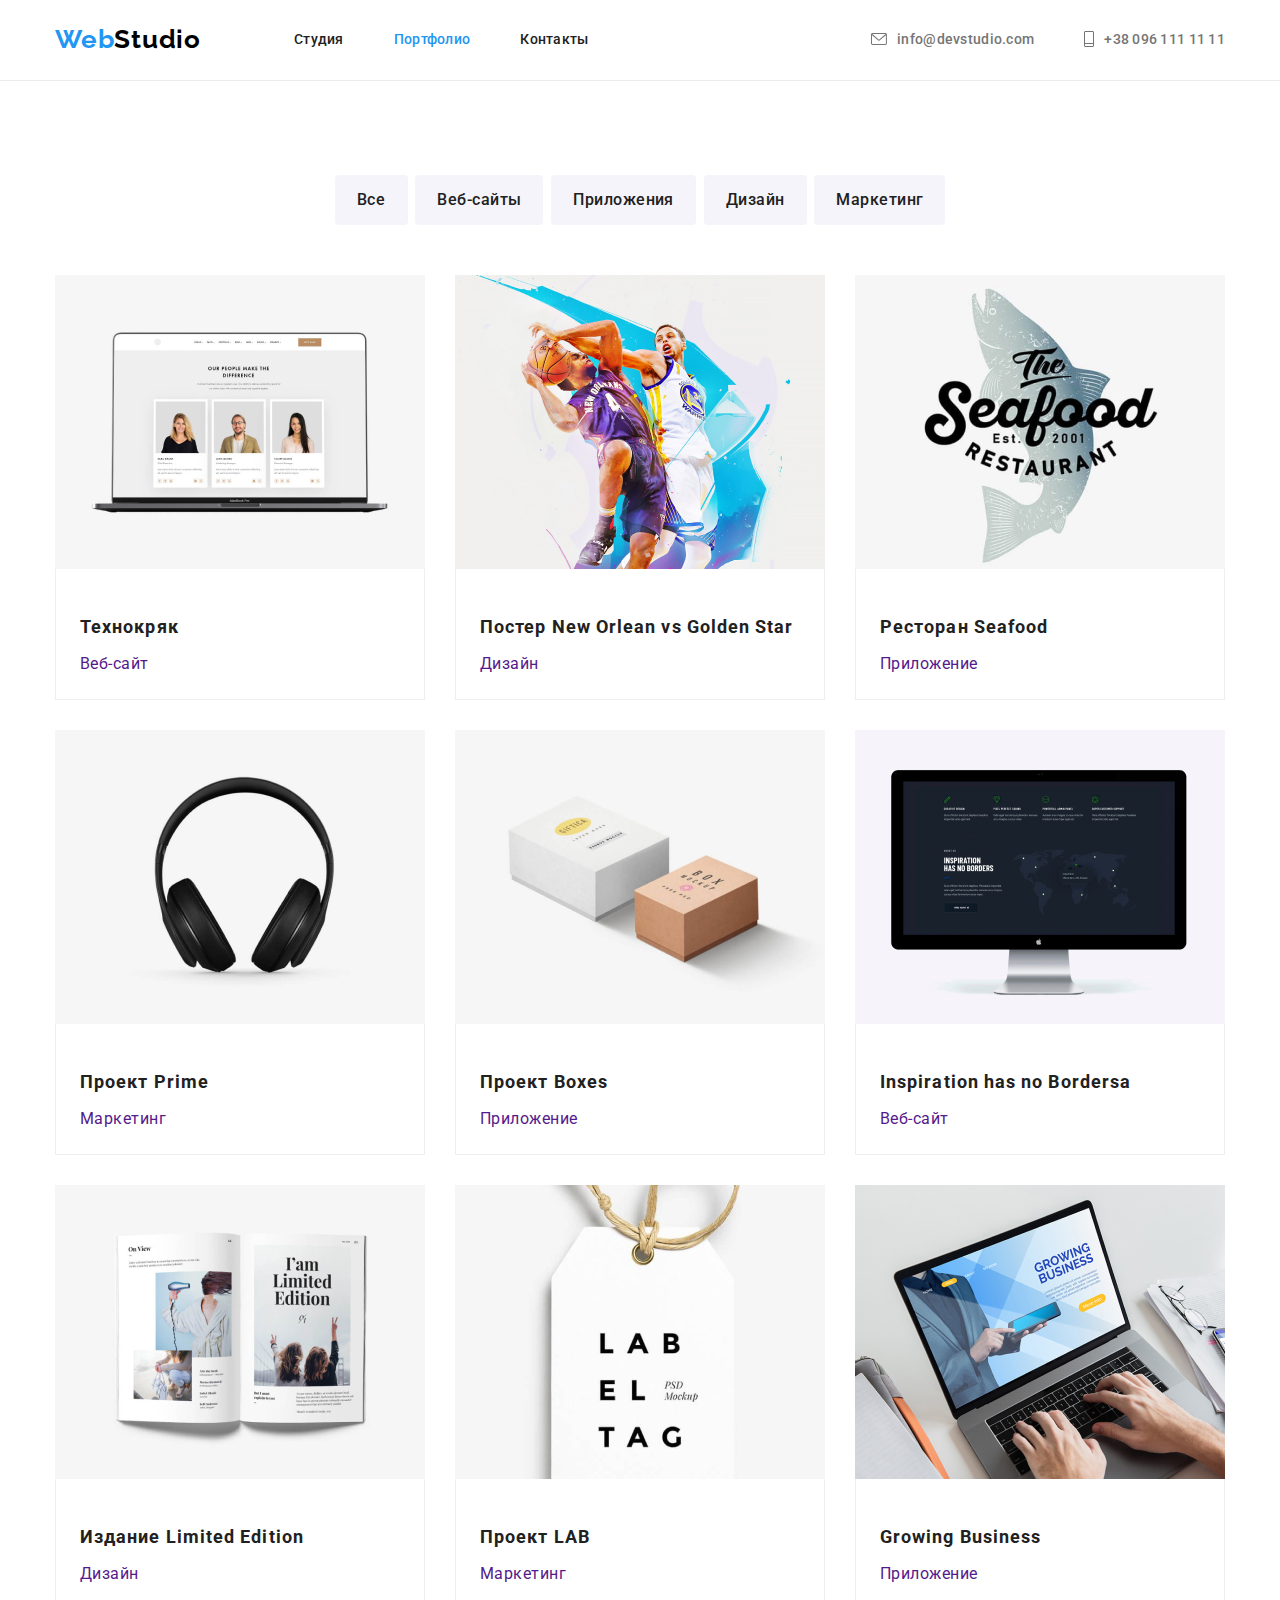
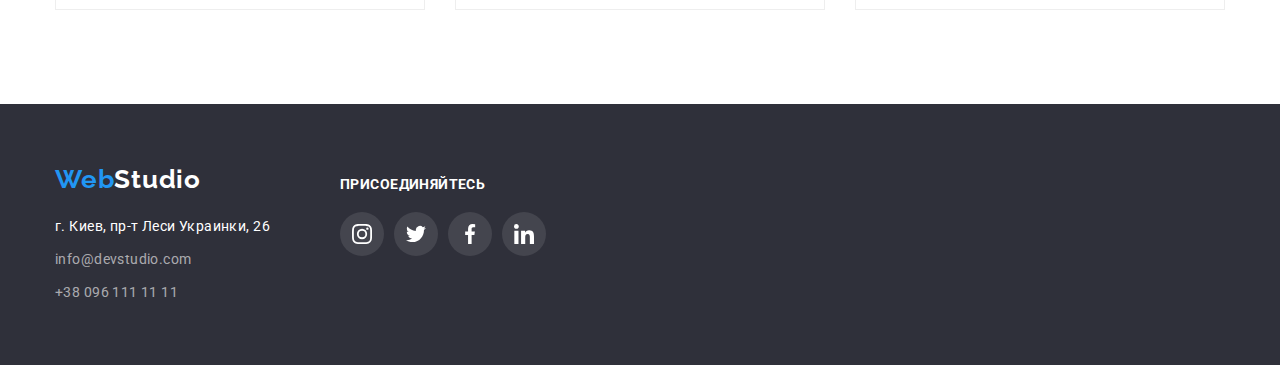
==== commit 4dd65224: "fixes code in footer section" ====
--- a/portfolio.html
+++ b/portfolio.html
@@ -286,11 +286,6 @@
                  </svg>
               </a>
             </li>
-          </ul>
-        </li>
-
-      </ul>
-
           </div> 
        </div>
 
